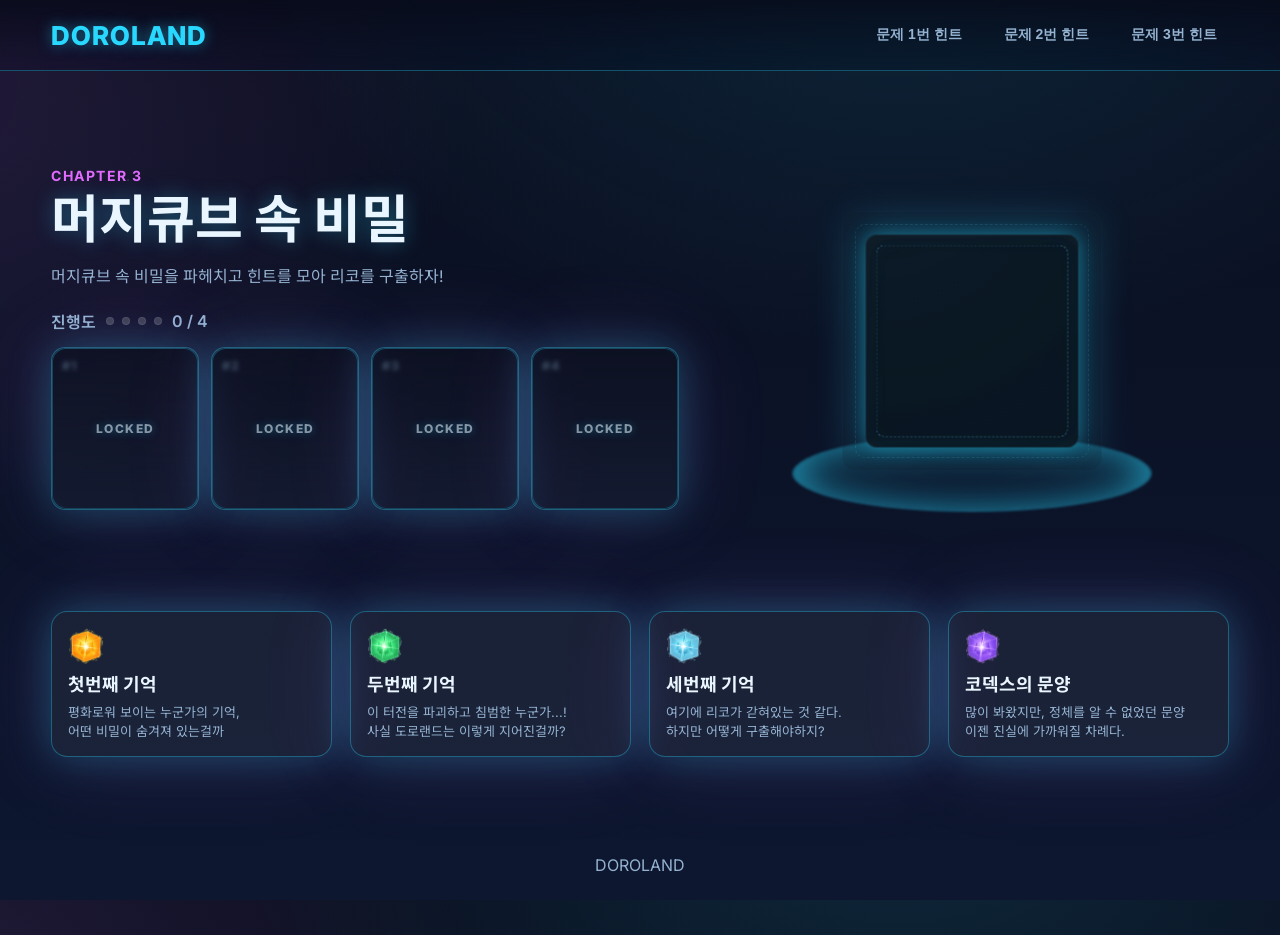
==== index.html @ b9e14947 "Rename signal break.html to index.html" ====
<!DOCTYPE html>
<html lang="ko">
<head>
  <meta charset="utf-8" />
  <meta name="viewport" content="width=device-width, initial-scale=1" />
  <title>DOROLAND – Chapter 3: 머지큐브 속 비밀</title>

  <link rel="preconnect" href="https://fonts.googleapis.com">
  <link rel="preconnect" href="https://fonts.gstatic.com" crossorigin>
  <link href="https://fonts.googleapis.com/css2?family=Inter:wght@400;600;800&family=Noto+Sans+KR:wght@400;600;800&display=swap" rel="stylesheet">

  <!-- 여기서 외부 CSS 파일을 불러옴 -->
  <link rel="stylesheet" href="styles.css">
  <style>
    /* 큐브 면 기본 스타일 (패턴은 JS로 조절하여 각 면의 일부만 보이게 함) */
    .cube .face {
      background-color: rgba(10,18,34,0.6);
      background-repeat: no-repeat;
      /* 패턴을 크게 잡아(4분할) 정확한 영역을 선택하도록 함 */
      background-size: 400% 400%;
      background-position: 50% 50%;
      border: 1px solid rgba(41,216,255,0.12);
      box-shadow: inset 0 0 30px rgba(41,216,255,0.06);
      background-blend-mode: overlay;
      -webkit-backface-visibility: hidden;
      backface-visibility: hidden;
      transition: background-position .38s ease, opacity .28s ease, filter .28s ease;
      opacity: 0.28; /* 초기에는 희미하게 보임 */
      filter: grayscale(.4) brightness(.9);
    }

    /* unlocked 되었을 때 선명하게 보이도록 */
    .cube .face.face-unlocked {
      opacity: 1;
      filter: grayscale(.05) brightness(1.02) contrast(1.03);
      box-shadow: 0 0 40px rgba(41,216,255,.12) inset;
    }

    /* 내부 면(겹쳐 보이는 부분)은 조금 더 흐리게 */
    .cube--inner .face {
      opacity: 0.6;
      transform: translateZ(6px);
    }

    /* Vault 슬롯 내 문양 영역 (패턴의 일부를 보여주기 위해 배경으로 처리) */
    .vault .slot {
      /* 슬롯 전체 크기 여유를 늘려 가로로 긴 카드에 맞춤 */
      min-width: 140px;
      padding: 10px;
    }

    .vault .glyph {
      width: 100%;
      /* 정사각 비율 유지 — 슬롯 너비에 맞춰 높이가 자동으로 결정됩니다 */
      aspect-ratio: 1 / 1;
      height: auto;
      max-height: 180px; /* 너무 커지지 않도록 상한 설정 */
      border-radius: 10px;
      background-repeat: no-repeat;
      /* 이미지가 슬롯을 가득 채우도록 cover 사용 */
      background-size: cover;
      background-position: center;
      transition: background-position .4s ease, opacity .3s ease, transform .28s ease;
      opacity: 0.0;
    }
    .vault .slot.is-found .glyph { opacity: 1; }
  </style>
</head>
<body>
  <div class="stars" aria-hidden="true"></div>

  <header>
    <div class="container nav">
      <div class="logo">DOROLAND</div>
      <nav class="menu" aria-label="주요 섹션">
        <button class="nav-btn" type="button" data-id="hintHud">문제 1번 힌트</button>
        <button class="nav-btn" type="button" data-id="hintMemory">문제 2번 힌트</button>
        <button class="nav-btn" type="button" data-id="hintVital">문제 3번 힌트</button>
      </nav>
    </div>
  </header>

  <main class="container">
    <section class="hero" aria-labelledby="title">
      <div>
        <div class="eyebrow">CHAPTER 3</div>
        <h1 id="title">머지큐브 속 비밀</h1>
        <p class="subtitle">머지큐브 속 비밀을 파헤치고 힌트를 모아 리코를 구출하자!</p>

        <div class="progress">
          <span>진행도</span>
          <div class="dots" role="status" aria-live="polite">
            <span class="dot" title="1/4"></span>
            <span class="dot" title="2/4"></span>
            <span class="dot" title="3/4"></span>
            <span class="dot" title="4/4"></span>
          </div>
          <span class="progress-count">0 / 4</span>
        </div>

        <!-- Glyph Vault: 퍼즐을 풀 때마다 문양 1개씩 오픈 -->
        <div id="glyphVault" class="vault" aria-label="획득한 문양">
          <div class="slot" data-step="1" aria-live="polite">
            <div class="slot-header">#1</div>
            <div class="glyph"></div>
            <div class="lock">LOCKED</div>
          </div>
          <div class="slot" data-step="2" aria-live="polite">
            <div class="slot-header">#2</div>
            <div class="glyph"></div>
            <div class="lock">LOCKED</div>
          </div>
          <div class="slot" data-step="3" aria-live="polite">
            <div class="slot-header">#3</div>
            <div class="glyph"></div>
            <div class="lock">LOCKED</div>
          </div>
          <div class="slot" data-step="4" aria-live="polite">
            <div class="slot-header">#4</div>
            <div class="glyph"></div>
            <div class="lock">LOCKED</div>
          </div>
        </div>
      </div>

      <!-- 6면 홀로그램 큐브 -->
      <div class="holo" aria-hidden="true">
        <div class="ring"></div>
        <div class="cube-wrap">
          <div class="cube" role="img" aria-label="회전하는 홀로그램 큐브">
            <div class="face f-front"></div>
            <div class="face f-back"></div>
            <div class="face f-right"></div>
            <div class="face f-left"></div>
            <div class="face f-top"></div>
            <div class="face f-bottom"></div>

            <div class="cube--inner">
              <div class="face f-front"></div>
              <div class="face f-back"></div>
              <div class="face f-right"></div>
              <div class="face f-left"></div>
              <div class="face f-top"></div>
              <div class="face f-bottom"></div>
            </div>
          </div>
        </div>
      </div>
    </section>

    <section class="cards" aria-label="미션 카드">
      <article class="card" id="hud" role="button" tabindex="0" aria-controls="modal" aria-haspopup="dialog">
        <div class="icon" aria-hidden="true"></div>
        <h3>첫번째 기억</h3>
        <p>평화로워 보이는 누군가의 기억, <br>
          어떤 비밀이 숨겨져 있는걸까</p>
      </article>

      <article class="card" id="memory" role="button" tabindex="0" aria-controls="modal" aria-haspopup="dialog">
        <div class="icon" aria-hidden="true"></div>
        <h3>두번째 기억</h3>
        <p>이 터전을 파괴하고 침범한 누군가...! <br>
          사실 도로랜드는 이렇게 지어진걸까?</p>
      </article>

      <article class="card" id="vital" role="button" tabindex="0" aria-controls="modal" aria-haspopup="dialog">
        <div class="icon" aria-hidden="true"></div>
        <h3>세번째 기억</h3>
        <p>여기에 리코가 갇혀있는 것 같다. <br>
          하지만 어떻게 구출해야하지?</p>
      </article>

      <article class="card" id="tracker" role="button" tabindex="0" aria-controls="modal" aria-haspopup="dialog">
        <div class="icon" aria-hidden="true"></div>
        <h3>코덱스의 문양</h3>
        <p>많이 봐왔지만, 정체를 알 수 없었던 문양 <br>
          이젠 진실에 가까워질 차례다.</p>
      </article>
    </section>

    <p class="footer">DOROLAND</p>
  </main>

  <!-- Modal -->
  <div id="modal" class="modal" role="dialog" aria-modal="true" aria-hidden="true">
    <div class="modal-content" role="document">
      <div class="modal-header">
        <div class="modal-title" id="modalTitle">타이틀</div>
        <div><button id="modalClose" class="modal-close" aria-label="닫기">닫기</button></div>
      </div>
      <div id="modalBody" class="modal-body">내용이 여기에 표시됩니다.</div>
    </div>
  </div>

  <!-- 웹툰 모달 -->
  <div id="webtoonModal" class="modal webtoon-modal" role="dialog" aria-modal="true" aria-hidden="true">
    <div class="modal-content" role="document">
      <div class="modal-header">
        <div class="modal-title">DOROLAND</div>
      </div>
      <div class="modal-body">
        <img src="./mission_start.png" alt="미션 시작 웹툰" class="webtoon-image">
        <p class="start-notice">
          리코를 구하기 위해 머지큐브 속의 비밀을 파헤쳐봅시다!<br>
        </p>

        <!-- ✅ 여기 새로 추가 -->
        <button class="btn mission-start" type="button">
          미션 시작
        </button>
      </div>
    </div>
  </div>


  <!-- 문양 그리드 모달 -->
  <div id="glyphGridModal" class="modal glyph-grid-modal" role="dialog" aria-modal="true" aria-hidden="true">
    <div class="modal-content" role="document">
      <div class="modal-header">
        <div class="modal-title">첫번째 기억 - 평화로워 보이는 사람들</div>
        <div><button class="modal-close" aria-label="닫기">닫기</button></div>
      </div>
      <div class="modal-body">
        <div class="glyph-grid-wrapper">
          <div class="glyph-grid-container" id="glyphGridContainer"></div>
        </div>
      </div>
    </div>
  </div>

  <!-- QR 보상 모달: 정답 후 QR 확인하고 '확인' 버튼 누르면 문양 획득 -->
  <div id="qrModal" class="modal qr-modal" role="dialog" aria-modal="true" aria-hidden="true">
    <div class="modal-content" role="document" style="max-width:420px;">
      <div class="modal-header">
        <div class="modal-title">첫번째 기억 - QR 코드</div>
        <div><button id="qrClose" class="modal-close" aria-label="닫기">닫기</button></div>
      </div>
      <div class="modal-body" style="text-align:center;">
        <img id="qrImage" src="./1번qr.png" alt="첫번째 기억 QR 코드" style="max-width:88%;border-radius:8px;box-shadow:0 10px 30px rgba(0,0,0,.5)">
        <p style="color:var(--muted);margin-top:10px;">QR 코드를 스캔해 다음 기억을 확인하세요.</p>
        <div style="margin-top:12px;">
          <button id="qrConfirmBtn" class="btn" type="button">확인</button>
        </div>
      </div>
    </div>
  </div>

  <!-- 슬라이드 퍼즐 모달 (4번째 기억용) -->
  <div id="slideModal" class="modal slide-modal" role="dialog" aria-modal="true" aria-hidden="true">
    <div class="modal-content" role="document">
      <div class="modal-header">
        <div class="modal-title">네번째 기억: 코덱스 문양 복원</div>
        <div><button class="modal-close" aria-label="닫기">닫기</button></div>
      </div>
      <div class="modal-body">
        <div class="slide-puzzle-wrapper">
          <div class="slide-grid" id="slideGrid"></div>

          <div class="slide-info">
            <button id="resetSlidePuzzle" class="answer-btn" type="button">
              다시 섞기
            </button>
          </div>

          <div id="slideResult" class="result-message"></div>
        </div>
      </div>
    </div>
  </div>
  <script>
    // pattern 이미지 경로 (프로젝트 폴더에 codex_pattern.png 넣어두세요)
    const patternURL = './codex_pattern.png';

    // 배경음악 설정 (파일: bgm.mp3 를 같은 폴더에 넣으세요)
    const bgmEl = document.createElement('audio');
    bgmEl.id = 'bgmElement';
    bgmEl.src = './bgm.mp3';
    bgmEl.loop = true;
    bgmEl.preload = 'auto';
    bgmEl.volume = 0.24;
    bgmEl.style.display = 'none';
    document.body.appendChild(bgmEl);

    // 항상 재생되도록 설정 (브라우저 정책에 따라 자동재생이 차단될 수 있음)
    bgmEl.autoplay = true;
    bgmEl.muted = false;
    // 시도 재생 (차단되면 무시)
    bgmEl.play().catch(()=>{ /* autoplay 차단 시 무시 */ });
    
    // --- 패턴 이미지 파일 매핑 (codex_pattern_1-1.png ~ codex_pattern_1-4.png) ---
    const patternForStep = {
      1: './codex_pattern_1-1.png',
      2: './codex_pattern_1-2.png',
      3: './codex_pattern_1-3.png',
      4: './codex_pattern_1-4.png'
    };

    // 큐브 face 매핑 (필요시 셀렉터를 조정)
    const faceMap = { 1: '.cube .f-front', 2: '.cube .f-right', 3: '.cube .f-top', 4: '.cube .f-back' };

    // 큐브 면별 미세 위치 보정 (background-position) — 필요하면 값 조정
    const cubeFacePos = {
      1: '50% 50%',
      2: '50% 50%',
      3: '50% 50%',
      4: '50% 50%'
    };

    // 슬롯과 큐브에서 사용할 background-size — 필요시 'cover'/'contain' 또는 퍼센트로 변경
    const SLOT_BG_SIZE = 'cover';
    const CUBE_BG_SIZE = 'cover';

    // 조정 가능한 기준 값 (필요하면 숫자만 바꿔서 미세조정하세요)
    // const SLOT_BG_SIZE = '400% 400%';    // 슬롯에서 패턴을 얼마나 크게 잡을지
    // const CUBE_BG_SIZE = '350% 350%';    // 큐브에서 패턴 크기 (3D 보정 때문에 슬롯과 다를 수 있음)

    // 더 정밀한 위치 매핑 — 슬롯(왼쪽 그리드)과 큐브(우측 홀로그램)에 각각 다른 포지션을 줍니다.
    // 필요하면 여기 값을 직접 바꿔서 실시간으로 맞춰보세요.
    const slotPatternPos = {
      1: '18% 62%', // 슬롯 #1 - (예: 왼쪽 위의 문양 일부)
      2: '52% 62%', // 슬롯 #2
      3: '18% 82%', // 슬롯 #3
      4: '52% 82%'  // 슬롯 #4
    };

    const cubePatternPos = {
      1: '20% 58%', // 큐브 front 보정값
      2: '78% 58%', // 큐브 right 보정값
      3: '22% 78%', // 큐브 top 보정값
      4: '78% 78%'  // 큐브 back 보정값
    };

    /* ===== Glyph Vault Logic ===== */
    const stepOrder = { hud:1, memory:2, vital:3, tracker:4 };
    const idForStep = Object.fromEntries(Object.entries(stepOrder).map(([k,v])=>[v,k]));

    const glyphSVG = {
      hex:`<svg viewBox="0 0 200 200" role="img" aria-label="육각 문양">
        <g fill="none" stroke="currentColor" stroke-width="3" stroke-linecap="round">
          <polygon points="100,12 176,56 176,144 100,188 24,144 24,56"/>
          <polygon points="100,32 158,66 158,134 100,168 42,134 42,66" opacity=".8"/>
          <polygon points="100,52 140,76 140,124 100,148 60,124 60,76" opacity=".55"/>
          <path d="M100 68 L100 132 M84 100 L116 100" opacity=".9"/>
        </g></svg>`,
      spiral:`<svg viewBox="0 0 200 200" role="img" aria-label="스파이럴 문양">
        <g fill="none" stroke="currentColor" stroke-width="3">
          <path d="M100,40 c35,0 60,25 60,60 c0,28-22,50-50,50 c-25,0-44-19-44-44 c0,-20 16-36 36-36 c16,0 28,12 28,28 c0,12-10,22-22,22 c-10,0-18-8-18-18"/>
          <circle cx="100" cy="100" r="4" fill="currentColor"/>
        </g></svg>`,
      tri:`<svg viewBox="0 0 200 200" role="img" aria-label="삼각 문양">
        <g fill="none" stroke="currentColor" stroke-width="3" stroke-linejoin="round">
          <polygon points="100,20 180,160 20,160"/>
          <polygon points="100,40 160,150 40,150" opacity=".75"/>
          <polygon points="100,60 140,140 60,140" opacity=".55"/>
          <path d="M100 80 L120 120 L80 120 Z" opacity=".9"/>
        </g></svg>`,
      wave:`<svg viewBox="0 0 200 200" role="img" aria-label="파동 문양">
        <g fill="none" stroke="currentColor" stroke-width="3">
          <path d="M10 120 q20-40 40 0 t40 0 t40 0 t40 0" />
          <path d="M10 80  q20-40 40 0 t40 0 t40 0 t40 0" opacity=".6"/>
          <path d="M10 100 q20-40 40 0 t40 0 t40 0 t40 0" opacity=".3"/>
          <circle cx="100" cy="100" r="6" fill="currentColor" />
        </g></svg>`,
      grid:`<svg viewBox="0 0 200 200" role="img" aria-label="그리드 문양">
        <g fill="none" stroke="currentColor" stroke-width="3">
          <rect x="30" y="30" width="140" height="140" rx="10"/>
          <path d="M30 70H170 M30 110H170 M30 150H170 M70 30V170 M110 30V170 M150 30V170" opacity=".6"/>
          <rect x="86" y="86" width="28" height="28" rx="6" />
        </g></svg>`,
      star:`<svg viewBox="0 0 200 200" role="img" aria-label="스타 문양">
        <g fill="none" stroke="currentColor" stroke-width="3" stroke-linejoin="round" stroke-linecap="round">
          <path d="M100 18 L118 74 L176 74 L128 108 L146 164 L100 130 L54 164 L72 108 L24 74 L82 74 Z" />
          <circle cx="100" cy="100" r="10" />
        </g></svg>`,
      diamond:`<svg viewBox="0 0 200 200" role="img" aria-label="다이아몬드 문양">
        <g fill="none" stroke="currentColor" stroke-width="3">
          <polygon points="100,20 160,100 100,180 40,100"/>
          <polygon points="100,40 140,100 100,160 60,100" opacity=".7"/>
          <path d="M100 80 L100 120 M80 100 L120 100" opacity=".5"/>
        </g></svg>`,
      pulse:`<svg viewBox="0 0 200 200" role="img" aria-label="펄스 문양">
        <g fill="none" stroke="currentColor" stroke-width="3">
          <circle cx="100" cy="100" r="20"/>
          <circle cx="100" cy="100" r="50" opacity=".6"/>
          <circle cx="100" cy="100" r="80" opacity=".3"/>
          <path d="M100 40 L100 160 M40 100 L160 100" opacity=".4"/>
        </g></svg>`,
      fractal:`<svg viewBox="0 0 200 200" role="img" aria-label="프랙탈 문양">
        <g fill="none" stroke="currentColor" stroke-width="2">
          <rect x="30" y="30" width="140" height="140" rx="8"/>
          <rect x="50" y="50" width="100" height="100" rx="6" opacity=".7"/>
          <rect x="70" y="70" width="60" height="60" rx="4" opacity=".5"/>
          <rect x="85" y="85" width="30" height="30" rx="2" opacity=".3"/>
        </g></svg>`,
      void:`<svg viewBox="0 0 200 200" role="img" aria-label="보이드 문양">
        <g fill="none" stroke="currentColor" stroke-width="3">
          <circle cx="100" cy="100" r="70"/>
          <circle cx="100" cy="100" r="50" opacity=".5"/>
          <circle cx="100" cy="100" r="30" opacity=".3"/>
          <circle cx="100" cy="100" r="10" fill="currentColor"/>
        </g></svg>`,
      prism:`<svg viewBox="0 0 200 200" role="img" aria-label="프리즘 문양">
        <g fill="none" stroke="currentColor" stroke-width="3" stroke-linejoin="round">
          <polygon points="100,30 160,170 40,170"/>
          <line x1="100" y1="30" x2="100" y2="170"/>
          <line x1="60" y1="110" x2="140" y2="110"/>
          <line x1="50" y1="150" x2="150" y2="150" opacity=".5"/>
        </g></svg>`,
      echo:`<svg viewBox="0 0 200 200" role="img" aria-label="에코 문양">
        <g fill="none" stroke="currentColor" stroke-width="2.5">
          <circle cx="100" cy="100" r="15" fill="currentColor"/>
          <circle cx="100" cy="100" r="35" opacity=".7"/>
          <circle cx="100" cy="100" r="55" opacity=".4"/>
          <circle cx="100" cy="100" r="75" opacity=".15"/>
        </g></svg>`
    };

    const rewardForStep = { 1:'hex', 2:'wave', 3:'grid', 4:'star' };
    const acquired = [false,false,false,false];
    const vault = document.getElementById('glyphVault');
    const dots = Array.from(document.querySelectorAll('.progress .dots .dot'));
    const progressText = document.querySelector('.progress .progress-count');
    
    function ensureGlyphModalUI(){
      const body = glyphGridModal.querySelector('.modal-body');
      // 선택 카운터 & 목록
      if (!document.getElementById('selectedCount')) {
        const tracker = document.createElement('div');
        tracker.className = 'selection-tracker';
        tracker.innerHTML = `
          <div class="selection-tracker-item">
            <span class="selection-tracker-label">선택</span>
            <span id="selectedCount" class="selection-tracker-value">0/3</span>
          </div>
          <div id="selectedGlyphsDisplay"></div>`;
        body.appendChild(tracker);
      }
      // 결과 메시지
      if (!document.getElementById('resultMessage')) {
        const msg = document.createElement('div');
        msg.id = 'resultMessage';
        msg.className = 'result-message';
        msg.setAttribute('role','alert');
        body.appendChild(msg);
      }
    }

    function revealGlyph(step, id){
      const slot = vault.querySelector(`.slot[data-step="${step}"]`);
      if(!slot) return;
      if (slot.classList.contains('is-found')) return;

      // 슬롯에 해당 step 전용 이미지 적용 (파일: patternForStep[step])
      const patternSrc = patternForStep[step];
      const glyphEl = slot.querySelector('.glyph');
      // clear any inline svg content (we show the bitmap piece)
      glyphEl.innerHTML = '';
      glyphEl.style.backgroundImage = patternSrc ? `url('${patternSrc}')` : '';
      glyphEl.style.backgroundSize = SLOT_BG_SIZE;
      glyphEl.style.backgroundPosition = 'center';
      glyphEl.style.backgroundRepeat = 'no-repeat';

      // 슬롯 상태 업데이트 & 효과
      slot.classList.add('is-found', 'slot-reveal');
      setTimeout(() => slot.classList.remove('slot-reveal'), 800);

      // 카드(문제)도 완료 표시
      const cardId = idForStep[step];
      if(cardId){
        const cardEl = document.getElementById(cardId);
        if(cardEl) {
          cardEl.classList.add('is-complete', 'reveal-icon');
          cardEl.setAttribute('aria-disabled','true');
          setTimeout(() => cardEl.classList.remove('reveal-icon'), 900);
        }
      }

      // 슬롯 등장 애니메이션
      glyphEl.style.animation = 'glyphPop .38s ease';

      // 홀로그램 큐브의 해당 면도 이미지로 업데이트
      const faceSelector = faceMap[step];
      const faceEl = document.querySelector(faceSelector);
      if(faceEl && patternSrc){
        faceEl.style.backgroundImage = `url('${patternSrc}')`;
        faceEl.style.backgroundSize = CUBE_BG_SIZE;
        faceEl.style.backgroundPosition = cubeFacePos[step] || '50% 50%';
        faceEl.style.backgroundRepeat = 'no-repeat';
        faceEl.classList.add('face-unlocked');
      }
      // 내부(inner) 면도 동일 처리(존재하면)
      const innerFaceEl = document.querySelector('.cube--inner ' + (faceSelector.replace('.cube ','').trim()));
      if(innerFaceEl && patternSrc){
        innerFaceEl.style.backgroundImage = `url('${patternSrc}')`;
        innerFaceEl.style.backgroundSize = CUBE_BG_SIZE;
        innerFaceEl.style.backgroundPosition = cubeFacePos[step] || '50% 50%';
        innerFaceEl.style.backgroundRepeat = 'no-repeat';
        innerFaceEl.classList.add('face-unlocked');
      }
      
      // 진행도 업데이트
      acquired[step-1] = true;
      const count = acquired.filter(Boolean).length;
  
      dots.forEach((d,i)=> {
        const isActive = i < count;
        const wasActive = d.classList.contains('is-active');
        d.classList.toggle('is-active', isActive);
  
        // 새로 켜지는 점에만 flash 효과 주기
        if (isActive && !wasActive) {
          d.classList.add('dot-flash');
          setTimeout(() => d.classList.remove('dot-flash'), 600);
        }
      });
  
      if(progressText) progressText.textContent = `${count} / 4`;
    }


  /* ===== 문양 그리드 관련 ===== */
  const glyphGridModal = document.getElementById('glyphGridModal');
const glyphGridContainer = document.getElementById('glyphGridContainer');
const glyphPatterns = ['hex', 'spiral', 'tri', 'wave', 'grid', 'star', 'diamond', 'pulse', 'fractal', 'void', 'prism', 'echo'];

/* 🔥 문양 그리드 상태 변수 */
let selectedGlyphs = [];
const correctOrder = [0, 1, 2];   // 정답 인덱스
let isAnswerPhase = false;

/* 🔥 문양 카드 그리드 채우기 */
function populateGlyphGrid() {
  ensureGlyphModalUI();                // 선택 카운터/결과 메시지 보장
  glyphGridContainer.innerHTML = '';
  selectedGlyphs = [];
  isAnswerPhase = false;

  glyphPatterns.forEach((pattern, index) => {
    const card = document.createElement('div');
    card.className = 'glyph-card';
    card.dataset.pattern = pattern;
    card.dataset.index = index;
    card.innerHTML = glyphSVG[pattern];

    card.addEventListener('click', () => selectGlyph(pattern, card, index));
    glyphGridContainer.appendChild(card);
  });
}

    /* ===== 슬라이드 퍼즐 (4번째 기억용) ===== */

  const slideModal = document.getElementById('slideModal');
  const slideGrid = document.getElementById('slideGrid');
  const moveCountEl = document.getElementById('moveCount');
  const slideResult = document.getElementById('slideResult');
  const resetSlideBtn = document.getElementById('resetSlidePuzzle');
  const slideModalClose = slideModal.querySelector('.modal-close');

  const SLIDE_SIZE = 3;
  const EMPTY_TILE = 8; // 0~8 중 마지막 칸을 빈칸으로 사용

  let slideBoard = [];  // 현재 퍼즐 상태 (길이 9, 값 0~8)

  // 퍼즐 초기화
  function initSlidePuzzle() {
    // 해답 상태로 시작
    slideBoard = [0,1,2,3,4,5,6,7,8];
    shuffleSlideBoard();
    slideResult.classList.remove('show', 'correct', 'incorrect');
    renderSlideBoard();
  }

  // 보드 섞기 (항상 풀 수 있는 상태로)
function shuffleSlideBoard() {
  do {
    slideBoard = [0,1,2,3,4,5,6,7,8];
    for (let i = slideBoard.length - 1; i > 0; i--) {
      const j = Math.floor(Math.random() * (i + 1));
      [slideBoard[i], slideBoard[j]] = [slideBoard[j], slideBoard[i]];
    }
  } while (!isSlideSolvable(slideBoard) || isSlideSolved(slideBoard));
}

// 3×3 슬라이드 퍼즐 solvable 체크
function isSlideSolvable(board) {
  let inv = 0;
  for (let i = 0; i < 9; i++) {
    for (let j = i + 1; j < 9; j++) {
      if (board[i] === EMPTY_TILE || board[j] === EMPTY_TILE) continue;
      if (board[i] > board[j]) inv++;
    }
  }
  // 3×3(홀수)에서는 inversion이 짝수면 solvable
  return inv % 2 === 0;
}

function isSlideSolved(board) {
  return board.every((v, i) => v === i);
}

// 화면에 보드 그리기
function renderSlideBoard() {
  slideGrid.innerHTML = '';

  slideBoard.forEach((tileIndex, pos) => {
    if (tileIndex === EMPTY_TILE) {
      const emptyDiv = document.createElement('div');
      emptyDiv.className = 'slide-tile empty';
      slideGrid.appendChild(emptyDiv);
    } else {
      const tile = document.createElement('div');
      tile.className = 'slide-tile';
      tile.dataset.index = tileIndex;

      const row = Math.floor(tileIndex / SLIDE_SIZE);
      const col = tileIndex % SLIDE_SIZE;
      // 배경에서 해당 조각 위치 보여주기
      tile.style.backgroundPosition = `${col * 50}% ${row * 50}%`;

      tile.addEventListener('click', () => handleSlideTileClick(pos));
      slideGrid.appendChild(tile);
    }
  });
}

// 타일 클릭 처리
function handleSlideTileClick(pos) {
  const emptyPos = slideBoard.indexOf(EMPTY_TILE);
  if (!isAdjacentSlide(pos, emptyPos)) return;

  [slideBoard[pos], slideBoard[emptyPos]] = [slideBoard[emptyPos], slideBoard[pos]];
  renderSlideBoard();

  if (isSlideSolved(slideBoard)) {
    slideResult.textContent = '🎉 정답입니다! 코덱스 문양이 복원되었습니다.';
    slideResult.classList.remove('incorrect');
    slideResult.classList.add('show', 'correct');

    setTimeout(() => {
      // 4번째 문양 오픈
      revealGlyph(4, 'star');   // rewardForStep[4]가 'star'인 상태
      closeSlideModal();
    }, 1200);
  }
}

// 인접(상하좌우) 여부 체크
function isAdjacentSlide(a, b) {
  const ax = a % SLIDE_SIZE, ay = Math.floor(a / SLIDE_SIZE);
  const bx = b % SLIDE_SIZE, by = Math.floor(b / SLIDE_SIZE);
  return Math.abs(ax - bx) + Math.abs(ay - by) === 1;
}

// 모달 열기/닫기
function openSlideModal() {
  initSlidePuzzle();
  slideModal.classList.add('show');
  slideModal.setAttribute('aria-hidden', 'false');
  document.body.style.overflow = 'hidden';
  slideModalClose.focus();
}

function closeSlideModal() {
  slideModal.classList.remove('show');
  slideModal.setAttribute('aria-hidden', 'true');
  document.body.style.overflow = '';
  if (lastFocusedCard) lastFocusedCard.focus();
}

// 버튼 및 배경 클릭 이벤트
resetSlideBtn.addEventListener('click', () => initSlidePuzzle());
slideModalClose.addEventListener('click', closeSlideModal);
slideModal.addEventListener('click', e => {
  if (e.target === slideModal) closeSlideModal();
});

    function selectGlyph(pattern, cardElement, index) {
      if (isAnswerPhase) return;
      
      const isAlreadySelected = selectedGlyphs.some(s => s.index === index);
      
      if (isAlreadySelected) {
        selectedGlyphs = selectedGlyphs.filter(s => s.index !== index);
        cardElement.classList.remove('selected');
        cardElement.removeAttribute('data-order');
      } else if (selectedGlyphs.length < 3) {
        selectedGlyphs.push({ pattern, index });
        cardElement.classList.add('selected');
        cardElement.setAttribute('data-order', selectedGlyphs.length);
        
        if (selectedGlyphs.length === 3) {
          setTimeout(() => checkAnswer(), 500);
        }
      }

      updateSelectionDisplay();
    }

    function updateSelectionDisplay() {
      const selectedCount = document.getElementById('selectedCount');
      const selectedGlyphsDisplay = document.getElementById('selectedGlyphsDisplay');

      selectedCount.textContent = `${selectedGlyphs.length}/3`;
      
      selectedGlyphsDisplay.innerHTML = '';
      selectedGlyphs.forEach((s, idx) => {
        const item = document.createElement('div');
        item.style.display = 'flex';
        item.style.alignItems = 'center';
        item.style.gap = '4px';
        item.style.padding = '6px 10px';
        item.style.background = 'rgba(41, 216, 255, 0.15)';
        item.style.borderRadius = '6px';
        item.style.border = '1px solid rgba(41, 216, 255, 0.3)';
        item.innerHTML = `<span style="color: var(--magenta); font-weight: 800; font-size: 14px;">${idx + 1}</span><span style="color: var(--text); font-weight: 600;">${s.pattern.toUpperCase()}</span>`;
        selectedGlyphsDisplay.appendChild(item);
      });
    }

    function checkAnswer() {
      isAnswerPhase = true;
      ensureGlyphModalUI();
      const resultMessage = document.getElementById('resultMessage');

      const selectedIndexes = selectedGlyphs.map(s => s.index);
      const isCorrect = 
        selectedIndexes[0] === correctOrder[0] &&
        selectedIndexes[1] === correctOrder[1] &&
        selectedIndexes[2] === correctOrder[2];

      resultMessage.classList.add('show');
      
      if (isCorrect) {
        resultMessage.classList.remove('incorrect');
        resultMessage.classList.add('correct');
        resultMessage.textContent = '🎉 정답입니다! 축하합니다!';
        
        selectedGlyphs.forEach(s => {
          const card = glyphGridContainer.querySelector(`[data-index="${s.index}"]`);
          if (card) {
            card.style.boxShadow = '0 0 30px rgba(0, 255, 150, 0.8), inset 0 0 20px rgba(0, 255, 150, 0.3)';
            card.style.borderColor = '#00ff9a';
          }
        });
        
        glyphGridContainer.querySelectorAll('.glyph-card').forEach(card => {
          if (!selectedGlyphs.some(s => s.index === parseInt(card.dataset.index))) {
            card.classList.add('disabled');
          }
        });

        // 정답 처리: 잠시 후 QR 모달을 띄우고,
        // 사용자가 '확인'을 누르면 문양을 획득하도록 변경
        setTimeout(() => {
          openQRModal(1); // step 1의 QR 보상 (이미지: ./1번qr.png)
        }, 900);
      } else {
        resultMessage.classList.remove('correct');
        resultMessage.classList.add('incorrect');
        resultMessage.textContent = '❌ 틀렸습니다. 다시 시도해주세요.';
        
        selectedGlyphs.forEach(s => {
          const card = glyphGridContainer.querySelector(`[data-index="${s.index}"]`);
          if (card) {
            card.style.animation = 'shake 0.4s ease';
          }
        });

        setTimeout(() => {
          selectedGlyphs = [];
          isAnswerPhase = false;
          glyphGridContainer.querySelectorAll('.glyph-card').forEach(card => {
            card.classList.remove('selected', 'disabled');
            card.removeAttribute('data-order');
            card.style.boxShadow = '';
            card.style.borderColor = '';
            card.style.animation = '';
          });
          updateSelectionDisplay();
          resultMessage.classList.remove('show');
        }, 2500);
      }
    }

    /* ===== Modal & 카드/버튼 바인딩 ===== */
    const contents = {
      hud:{ title:'첫번째 기억', type:'glyph' },
      memory:{ title:'두번째 기억'},
      vital:{ title:'세번째 기억'},
      tracker:{ title:'네번째 기억', type:'slide' },
      hintHud:{ title:'첫번째 기억 힌트', html:'<p>무슨 힌트를 줄까</p>' },
      hintMemory:{ title:'두번째 기억 힌트', html:'<p>무슨 힌트를 줄까.</p>' },
      hintVital:{ title:'세번째 기억 힌트', html:'<p>무슨 힌트를 줄까.</p>' }
    };

    const modal = document.getElementById('modal');
    const modalTitle = document.getElementById('modalTitle');
    const modalBody = document.getElementById('modalBody');
    const modalClose = document.getElementById('modalClose');
    const glyphModalClose = glyphGridModal.querySelector('.modal-close');
    let lastFocusedCard = null;

    function openModalFor(id){
      const data = contents[id] || { title:'정보', html:'<p>관련 정보 없음.</p>' };
      
      if(data.type === 'glyph'){
        populateGlyphGrid();
        glyphGridModal.classList.add('show');
        glyphGridModal.setAttribute('aria-hidden','false');
        glyphModalClose.focus();
        document.body.style.overflow = 'hidden';
      } 
      else if (data.type === 'slide') {
        openSlideModal();
      }
      else {
        modalTitle.textContent = data.title;
        modalBody.innerHTML = data.html;
        modal.classList.add('show');
        modal.setAttribute('aria-hidden','false');
        modalClose.focus();
        document.body.style.overflow = 'hidden';
      }
    }

    function closeModal(){
      modal.classList.remove('show');
      modal.setAttribute('aria-hidden','true');
      document.body.style.overflow = '';
      if (lastFocusedCard) lastFocusedCard.focus();
    }

    function closeGlyphModal(){
      glyphGridModal.classList.remove('show');
      glyphGridModal.setAttribute('aria-hidden','true');
      document.body.style.overflow = '';
      if (lastFocusedCard) lastFocusedCard.focus();
    }

    document.querySelectorAll('.card[role="button"]').forEach(card=>{
      card.addEventListener('click', e=>{ lastFocusedCard = e.currentTarget; openModalFor(card.id); });
      card.addEventListener('keydown', e=>{
        if(e.key==='Enter' || e.key===' '){ e.preventDefault(); lastFocusedCard = e.currentTarget; openModalFor(card.id); }
      });
    });

    document.querySelectorAll('.nav-btn').forEach(btn=>{
      btn.addEventListener('click', e=>{ lastFocusedCard = e.currentTarget; openModalFor(btn.dataset.id); });
      btn.addEventListener('keydown', e=>{
        if(e.key==='Enter' || e.key===' '){ e.preventDefault(); lastFocusedCard = e.currentTarget; openModalFor(btn.dataset.id); }
      });
    });

    // QR 모달 핸들링
    const qrModal = document.getElementById('qrModal');
    const qrConfirmBtn = document.getElementById('qrConfirmBtn');
    const qrCloseBtn = document.getElementById('qrClose');
    const qrImage = document.getElementById('qrImage');

    function openQRModal(step) {
      // step 인자 보관
      qrModal.dataset.step = String(step || 1);
      // 이미지는 고정 파일(./1번_qr.png)으로 사용 — 필요 시 경로 매핑 확장 가능
      qrImage.src = './1번qr.png';
      qrModal.classList.add('show');
      qrModal.setAttribute('aria-hidden','false');
      document.body.style.overflow = 'hidden';
      qrConfirmBtn.focus();
    }

    function closeQRModal() {
      qrModal.classList.remove('show');
      qrModal.setAttribute('aria-hidden','true');
      document.body.style.overflow = '';
      if (lastFocusedCard) lastFocusedCard.focus();
    }

    qrConfirmBtn.addEventListener('click', () => {
      const step = parseInt(qrModal.dataset.step || '1', 10);
      // QR 확인 후 문양 획득
      revealGlyph(step, rewardForStep[step] || 'hex');
      closeQRModal();
      // 그리고 그리드 모달도 닫기
      closeGlyphModal();
    });

    qrCloseBtn.addEventListener('click', () => {
      // 닫기만: 모달 복귀해서 계속 재도전 가능
      closeQRModal();
    });

    qrModal.addEventListener('click', e => { if (e.target === qrModal) closeQRModal(); });
    document.addEventListener('keydown', e => { if (e.key === 'Escape' && qrModal.classList.contains('show')) closeQRModal(); });

  </script>
</body>
</html>
---- styles.css ----
:root{
  --bg:#0a0f1f; --bg-2:#0d1730; --text:#eaf6ff; --muted:#95b3d1;
  --cyan:#29d8ff; --magenta:#e26bff; --card:rgba(9,20,50,.6);
  --glass:rgba(255,255,255,.06); --border:rgba(41,216,255,.35);
  --shadow:0 0 40px rgba(41,216,255,.25), 0 0 90px rgba(226,107,255,.15);
}

*{ box-sizing:border-box; }
html,body{ height:100%; }
body{
  margin:0;
  font-family:'Inter','Noto Sans KR',system-ui,-apple-system,Segoe UI,Roboto,sans-serif;
  color:var(--text);
  background:
    radial-gradient(1200px 800px at 70% -10%, rgba(41,216,255,.12), transparent 55%),
    radial-gradient(1000px 700px at -10% 10%, rgba(226,107,255,.12), transparent 60%),
    linear-gradient(180deg, var(--bg) 0%, var(--bg-2) 100%);
  overflow-x:hidden;
}

.stars{ position:fixed; inset:0; pointer-events:none; background-image:
  radial-gradient(2px 2px at 10% 20%, rgba(255,255,255,.6), transparent 60%),
  radial-gradient(1.5px 1.5px at 30% 80%, rgba(255,255,255,.4), transparent 60%),
  radial-gradient(1.8px 1.8px at 80% 30%, rgba(255,255,255,.5), transparent 60%),
  radial-gradient(1.2px 1.2px at 60% 60%, rgba(255,255,255,.3), transparent 60%);
  opacity:.35; filter:blur(.2px);
}

.container{ width:min(1200px,92vw); margin:0 auto; }

/* Header */
header{ position:sticky; top:0; backdrop-filter:saturate(120%) blur(8px);
  background:linear-gradient(180deg, rgba(7,10,24,.8), rgba(7,10,24,.2));
  border-bottom:1px solid var(--border); z-index:10; }
.nav{ display:flex; align-items:center; justify-content:space-between; padding:18px 0; }
.logo{ font-weight:800; letter-spacing:1px; font-size:26px; color:var(--cyan); text-shadow:0 0 14px rgba(41,216,255,.5); }
.menu{ display:flex; gap:18px; }
.menu a{ color:var(--muted); text-decoration:none; font-weight:600; font-size:14px; padding:8px 12px; border:1px solid transparent; border-radius:10px; }
.menu a:hover{ color:var(--text); border-color:var(--border); background:var(--glass); box-shadow:var(--shadow); }
.nav-btn{ background:transparent; border:0; color:var(--muted); font-weight:600; font-size:14px; padding:8px 12px; border-radius:10px; cursor:pointer; }
.nav-btn:hover{ color:var(--text); border:1px solid var(--border); background:var(--glass); box-shadow:var(--shadow); }

/* Hero */
.hero{ display:grid; grid-template-columns:1.1fr 0.9fr; gap:36px; align-items:center; padding:56px 0 28px; }
.eyebrow{ color:var(--magenta); font-weight:700; letter-spacing:1.5px; text-transform:uppercase; font-size:14px; }
h1{ font-size:clamp(32px,5vw,52px); margin:8px 0 10px; line-height:1.06; text-shadow:0 0 20px rgba(41,216,255,.35); }
.subtitle{ color:var(--muted); margin-bottom:22px; }

.cta-row{ display:flex; gap:14px; align-items:center; flex-wrap:wrap; margin:16px 0 18px; }
.btn{ background:linear-gradient(90deg, rgba(41,216,255,.9), rgba(226,107,255,.9)); color:#051019; padding:12px 18px; border-radius:12px; font-weight:800; border:0; box-shadow:var(--shadow); cursor:pointer; letter-spacing:.2px; }
.btn:active{ transform:translateY(1px); }

.code-input{ display:flex; gap:10px; align-items:center; }
.digit{ width:40px; height:44px; border-radius:10px; background:var(--glass); border:1px solid var(--border); color:var(--text); font-weight:800; text-align:center; font-size:20px; outline:none; box-shadow:inset 0 0 0 1px rgba(41,216,255,.12); }
.progress{ margin-top:10px; display:flex; align-items:center; gap:10px; color:var(--muted); font-weight:600; }
.dots{ display:flex; gap:8px; }
.dot{ width:8px; height:8px; border-radius:50%; background:rgba(255,255,255,.18); box-shadow:0 0 0 1px rgba(255,255,255,.08) inset; }
.dot.is-active{ background:var(--cyan); box-shadow:0 0 10px rgba(41,216,255,.9); }

/* ---------- Glyph Vault ---------- */
.vault{
  margin:14px 0 6px;
  display:grid; grid-template-columns:repeat(4,1fr); gap:12px;
}
.slot{
  position:relative; background:var(--glass); border:1px solid var(--border);
  border-radius:14px; min-height:110px; display:grid; grid-template-rows:auto 1fr;
  padding:10px; overflow:hidden; box-shadow:var(--shadow);
}
.slot-header{ font-size:12px; font-weight:800; color:var(--muted); letter-spacing:.6px; }
.glyph{
  display:grid; place-items:center; border-radius:10px;
  background:radial-gradient(120px 80px at 50% 0%, rgba(41,216,255,.06), transparent 60%);
  border:1px dashed rgba(41,216,255,.22); box-shadow:inset 0 0 20px rgba(41,216,255,.12);
}
.slot svg{ width:72%; height:auto; display:block; color:var(--cyan); filter:drop-shadow(0 0 12px rgba(41,216,255,.45)); }
.lock{
  position:absolute; inset:0; display:grid; place-items:center;
  font-weight:800; font-size:12px; letter-spacing:1.4px; color:rgba(234,246,255,.55);
  background:linear-gradient(180deg, rgba(7,10,24,.65), rgba(7,10,24,.25));
  border-radius:14px; border:1px solid rgba(41,216,255,.25); text-shadow:0 0 8px rgba(41,216,255,.35);
  backdrop-filter:blur(2px) saturate(120%);
}
.slot.is-found .lock{ animation:vaultFade .35s ease forwards; }
@keyframes vaultFade{ to{ opacity:0; visibility:hidden; } }
@keyframes glyphPop{ 0%{ transform:scale(.8); opacity:0; } 100%{ transform:scale(1); opacity:1; } }

/* ---------- Hologram Cube (6면) ---------- */
.holo{
  --cube:260px; --half:calc(var(--cube)/2);
  position:relative; aspect-ratio:1.2/1; display:grid; place-items:center;
  perspective:900px; perspective-origin:50% 42%;
}
.ring{
  position:absolute; bottom:10%; width:70%; height:18%; border-radius:50%;
  box-shadow:0 0 40px rgba(41,216,255,.65) inset; filter:blur(1px);
  border:2px solid rgba(41,216,255,.35);
}
.cube-wrap{ transform-style:preserve-3d; animation:float 6s ease-in-out infinite; }
.cube{
  position:relative; width:var(--cube); height:var(--cube); transform-style:preserve-3d;
  animation:spin 18s linear infinite; filter:drop-shadow(0 0 18px rgba(41,216,255,.45));
}
.face{
  position:absolute; inset:0; border-radius:14px;
  border:2px solid rgba(41,216,255,.78);
  background:linear-gradient(180deg, rgba(41,216,255,.08), rgba(226,107,255,.06));
  box-shadow:0 0 36px rgba(41,216,255,.25), inset 0 0 28px rgba(41,216,255,.18);
  backface-visibility:hidden;
}
.face::after{ content:""; position:absolute; inset:12px; border:1px dashed rgba(41,216,255,.45); border-radius:10px; }
.f-front{  transform:translateZ(var(--half)); }
.f-back{   transform:rotateY(180deg) translateZ(var(--half)); }
.f-right{  transform:rotateY(90deg) translateZ(var(--half)); }
.f-left{   transform:rotateY(-90deg) translateZ(var(--half)); }
.f-top{    transform:rotateX(90deg) translateZ(var(--half)); }
.f-bottom{ transform:rotateX(-90deg) translateZ(var(--half)); }

.cube--inner{ position:absolute; inset:0; transform-style:preserve-3d; transform:scale(.82); filter:drop-shadow(0 0 10px rgba(41,216,255,.3)); }
.cube--inner .face{ border-color:rgba(41,216,255,.55); background:radial-gradient(circle at 40% 30%, rgba(41,216,255,.08), transparent 60%); }
.cube--inner .face::after{ border-style:dashed; opacity:.9; }

@keyframes spin{ 0%{ transform:rotateX(-18deg) rotateY(30deg); } 100%{ transform:rotateX(-18deg) rotateY(390deg);} }
@keyframes float{ 0%,100%{ transform:translateY(0);} 50%{ transform:translateY(-10px);} }

/* Cards */
.cards{ display:grid; grid-template-columns:repeat(4,1fr); gap:18px; padding:28px 0 56px; }
.card{ background:var(--glass); border:1px solid var(--border); border-radius:16px; padding:16px; box-shadow:var(--shadow); min-height:120px; position:relative; overflow:hidden; }
.card h3{ margin:6px 0 6px; font-size:18px; }
.card p{ margin:0; color:var(--muted); font-size:13px; }
.icon{ width:36px; height:36px; border-radius:12px; background-size: cover; background-position: center; background-repeat: no-repeat;}
.footer{ padding:26px 0 60px; color:var(--muted); text-align:center; }

/* Clickable cards */
.card[role="button"]{ cursor:pointer; }
.card[role="button"]:hover{ transform:translateY(-4px); transition:transform .18s ease; }
.card[role="button"]:focus{ outline:3px solid rgba(41,216,255,.12); box-shadow:0 0 20px rgba(41,216,255,.12); }

/* 완료된 문제 카드: 살짝 흐리게 표시 */
.card.is-complete { opacity: 0.6; filter: grayscale(.08) brightness(.92); transition: opacity .18s ease, filter .18s ease; }
.card.is-complete .icon { filter: grayscale(.4) brightness(.9); }

/* Modal */
.modal{ position:fixed; inset:0; display:none; place-items:center; background:rgba(2,6,12,0.6); z-index:40; padding:24px; }
.modal.show{ display:grid; }
.modal-content{ width:min(720px,92vw); background:var(--card); border:1px solid var(--border); border-radius:12px; padding:18px; box-shadow:var(--shadow); color:var(--text); }
.modal-header{ display:flex; align-items:center; justify-content:space-between; gap:12px; margin-bottom:12px; }
.modal-title{ font-weight:800; font-size:18px; color:var(--cyan); }
.modal-body{ color:var(--muted); font-size:14px; line-height:1.5; }
.modal-close{ background:transparent; border:1px solid rgba(255,255,255,.06); color:var(--muted); padding:6px 10px; border-radius:8px; cursor:pointer; }
.modal-close:focus{ outline:2px solid var(--cyan); }

/* 미션 시작 버튼 효과 */
.btn.mission-start {
  position: relative;
  animation: pulse 2s infinite;
  background: linear-gradient(90deg, rgba(41,216,255,.9), rgba(226,107,255,.9));
}

.btn.mission-start::after {
  content: "";
  position: absolute;
  inset: -2px;
  border-radius: 14px;
  background: linear-gradient(90deg, var(--cyan), var(--magenta));
  z-index: -1;
  opacity: 0.5;
  animation: pulse 2s infinite;
}

.btn.mission-start.clicked {
  animation: none;
}

.btn.mission-start.clicked::after {
  display: none;
}

@keyframes pulse {
  0% { transform: scale(1); }
  50% { transform: scale(1.02); }
  100% { transform: scale(1); }
}

/* 웹툰 모달 스타일 */
.webtoon-modal .modal-content {
  width: min(1000px, 95vw);
  max-height: 90vh;
  overflow-y: auto;
  background: var(--bg);
}

.webtoon-image {
  width: 100%;
  height: auto;
  border-radius: 8px;
  margin: 10px 0;
}

.webtoon-modal .modal-body {
  text-align: center;
}

.start-notice {
  color: var(--cyan);
  font-weight: 700;
  font-size: 18px;
  margin: 10px 0;
  line-height: 1.6;
}

/* 문양 카드 그리드 모달 스타일 */
.glyph-grid-modal .modal-content {
  width: min(1400px, 98vw);
  max-height: 100vh;
  overflow-y: auto;
  background: var(--bg);
}

.glyph-grid-wrapper {
  flex: 1;
  display: flex;
  justify-content: center;
  align-items: center;
  width: 100%;
}

.glyph-grid-container {
  display: grid;
  grid-template-columns: repeat(4, 1fr);   /* 4열 */
  grid-auto-rows: 1fr;                      /* 높이 균일 */
  gap: 18px;
  width: min(900px, 95%);                   /* 레이아웃 폭 조정 */
  margin: 0 auto;
}

.glyph-card {
  background: var(--glass);
  border: 1px solid var(--border);
  border-radius: 12px;
  padding: 12px;
  display: grid;
  place-items: center;
  min-height: 140px;
  box-shadow: var(--shadow);
  cursor: pointer;
  transition: all .2s ease;
  position: relative;
  opacity: 1;
}

.glyph-card:hover {
  transform: translateY(-4px);
  border-color: var(--cyan);
}

.glyph-card.selected {
  border-color: var(--magenta);
  background: rgba(226, 107, 255, 0.1);
  box-shadow: 0 0 20px rgba(226, 107, 255, 0.4);
}

.glyph-card.selected::after {
  content: attr(data-order);
  position: absolute;
  top: 8px;
  right: 8px;
  width: 28px;
  height: 28px;
  background: var(--magenta);
  border-radius: 50%;
  display: grid;
  place-items: center;
  color: #051019;
  font-weight: 800;
  font-size: 16px;
  animation: orderPop .3s ease;
}

.glyph-card.disabled {
  opacity: 0.3;
  cursor: not-allowed;
  pointer-events: none;
}

@keyframes orderPop {
  0% { transform: scale(0); }
  50% { transform: scale(1.3); }
  100% { transform: scale(1); }
}

.glyph-card svg {
  width: 80%;
  height: auto;
  color: var(--cyan);
  filter: drop-shadow(0 0 12px rgba(41,216,255,.45));
}

.selection-tracker {
  background: var(--glass);
  border: 1px solid var(--border);
  border-radius: 20px;
  padding: 20px;
  color: var(--muted);
  font-size: 15px;
  min-height: 60px;
  display: flex;
  flex-direction: row;        /* 🔥 세로 → 가로 */
  align-items: center;        /* 세로 중앙 정렬 */
  justify-content: center;    /* 전체를 가운데로 */
  gap: 16px;                  /* "선택 3/3"과 칩 사이 간격 */
}

#selectedGlyphsDisplay {
  display: flex;
  gap: 8px;  
  align-items: center;
}

.selection-tracker-item {
  display: flex;
  align-items: center;
  gap: 6px;
  padding: 4px 10px;
  border-radius: 999px;
  background: rgba(41, 216, 255, 0.10);
  border: 1px solid rgba(41, 216, 255, 0.4);
}

.selection-tracker-label {
  color: var(--cyan);
  font-weight: 700;
  min-width: 50px;
}

.selection-tracker-value {
  color: var(--text);
  font-weight: 700;
  font-size: 14px;
  padding: 4px 8px;
  background: rgba(41, 216, 255, 0.1);
  border-radius: 6px;
  border: 1px solid rgba(41, 216, 255, 0.3);
}

.answer-btn {
  background: linear-gradient(90deg, rgba(41,216,255,.9), rgba(226,107,255,.9));
  color: #051019;
  padding: 12px 16px;
  border-radius: 12px;
  font-weight: 800;
  border: 0;
  box-shadow: var(--shadow);
  cursor: pointer;
  letter-spacing: .2px;
  transition: all .2s ease;
  width: 100%;
}

.answer-btn:hover:not(:disabled) {
  transform: translateY(-2px);
}

.answer-btn:disabled {
  opacity: 0.5;
  cursor: not-allowed;
}

.answer-btn.correct {
  background: linear-gradient(90deg, rgba(0, 200, 100, 0.9), rgba(0, 255, 150, 0.9));
  animation: pulse-success 0.6s ease;
  pointer-events: none;
}

.answer-btn.incorrect {
  background: linear-gradient(90deg, rgba(255, 100, 100, 0.9), rgba(255, 50, 50, 0.9));
  animation: shake 0.4s ease;
}

@keyframes pulse-success {
  0% { transform: scale(1); }
  50% { transform: scale(1.05); }
  100% { transform: scale(1); }
}

@keyframes shake {
  0%, 100% { transform: translateX(0); }
  25% { transform: translateX(-5px); }
  75% { transform: translateX(5px); }
}

.result-message {
  margin-top: 10px;
  padding: 10px;
  border-radius: 8px;
  text-align: center;
  font-weight: 600;
  display: none;
}

.result-message.show {
  display: block;
  animation: resultSlideIn .3s ease;
}

.result-message.correct {
  background: rgba(0, 200, 100, 0.2);
  color: #00ff9a;
  border: 1px solid rgba(0, 200, 100, 0.5);
}

.result-message.incorrect {
  background: rgba(255, 100, 100, 0.2);
  color: #ff6464;
  border: 1px solid rgba(255, 100, 100, 0.5);
}

@keyframes resultSlideIn {
  from { opacity: 0; transform: translateY(-10px); }
  to { opacity: 1; transform: translateY(0); }
}

/* Responsive */
@media (max-width:1200px){
  .glyph-grid-wrapper {
    flex-direction: column;
  }
  .harmonia-section {
    flex: 1;
    width: 100%;
  }
  .harmonia-image {
    min-height: 400px;
  }
}
@media (max-width:980px){
  .hero{ grid-template-columns:1fr; }
  .holo{ order:-1; --cube:210px; }
  .cards{ grid-template-columns:1fr 1fr; }
}
@media (max-width:560px){
  .menu{ display:none; }
  .cards{ grid-template-columns:1fr; }
  .digit{ width:36px; height:40px; }
  .vault{ grid-template-columns:repeat(2,1fr); }
  .glyph-grid-container {
    grid-template-columns: repeat(2, 1fr);
  }
}
/* 첫번째 기억 카드 아이콘 */
#hud .icon {
  background-image: url("cube1.png");
}

/* 두번째 기억 카드 아이콘 */
#memory .icon {
  background-image: url("cube2.png");
}

/* 세번째 기억 카드 아이콘 */
#vital .icon {
  background-image: url("cube3.png");
}

/* 문제 4번 카드 아이콘 */
#tracker .icon {
  background-image: url("cube4.png");
}
/* ===== 슬라이드 퍼즐 (4번째 기억) ===== */

.slide-modal .modal-content {
  width: min(520px, 95vw);
  max-height: 90vh;
  overflow: hidden;
  background: var(--bg);
}

.slide-puzzle-wrapper {
  display: flex;
  flex-direction: column;
  align-items: center;
  gap: 16px;
}

/* 3×3 퍼즐 그리드 */
.slide-grid {
  width: min(360px, 80vw);
  aspect-ratio: 1 / 1;
  display: grid;
  grid-template-columns: repeat(3, 1fr);
  grid-template-rows: repeat(3, 1fr);
  gap: 4px;
}

.slide-tile {
  background-image: url("./codex_pattern.png"); /* 코덱스 문양 전체 이미지 */
  background-size: 300% 300%;                  /* 3등분 */
  background-repeat: no-repeat;
  border-radius: 8px;
  border: 1px solid var(--border);
  box-shadow: var(--shadow);
  cursor: pointer;
  transition: transform .1s ease, box-shadow .1s ease;
}

.slide-tile:hover {
  transform: translateY(-2px);
  box-shadow: 0 0 20px rgba(41,216,255,.6);
}

/* 빈 칸 */
.slide-tile.empty {
  background: transparent;
  border-style: dashed;
  box-shadow: none;
  cursor: default;
}

.slide-info {
  display: flex;
  align-items: center;
  gap: 12px;
  font-size: 13px;
  color: var(--muted);
}
/* 문양 슬롯이 열릴 때 효과 */
.slot.slot-reveal {
  animation: slotReveal 1s ease-out;
}

@keyframes slotReveal {
  0% {
    transform: scale(0.7);
    box-shadow: 0 0 0 rgba(41,216,255,0);
  }
  60% {
    transform: scale(1.2);
    box-shadow: 0 0 30px rgba(41,216,255,0.85);
  }
  100% {
    transform: scale(1);
    box-shadow: var(--shadow);
  }
}

/* 카드 아이콘이 완성될 때 반짝이는 효과 */
.card.reveal-icon .icon {
  animation: iconGlow 1s ease-out;
}

@keyframes iconGlow {
  0% {
    transform: scale(0.6);
    box-shadow: 0 0 0 rgba(226,107,255,0);
  }
  100% {
    transform: scale(1);
    box-shadow: 0 0 16px rgba(41,216,255,0.5) inset;
  }
}

/* 진행 점 하나가 켜질 때 효과 */
.dot.dot-flash {
  animation: dotFlash .6s ease-out;
}

@keyframes dotFlash {
  0% {
    transform: scale(0.4);
    opacity: 0;
  }
  60% {
    transform: scale(1.4);
    opacity: 1;
  }
  100% {
    transform: scale(1);
    opacity: 1;
  }
}

/* ===== 첫번째 기억 정답 후 QR 보상 ===== */
.qr-reward {
  margin-top: 16px;
  padding: 16px;
  border-radius: 12px;
  background: var(--glass);
  border: 1px solid var(--border);
  display: none;                 /* 기본 숨김 */
  flex-direction: column;
  align-items: center;
  gap: 12px;
  text-align: center;
}

.qr-reward.show {
  display: flex;
}

.qr-image {
  max-width: 260px;
  width: 100%;
  height: auto;
  border-radius: 8px;
  box-shadow: var(--shadow);
}

.qr-text {
  color: var(--muted);
  font-size: 13px;
}
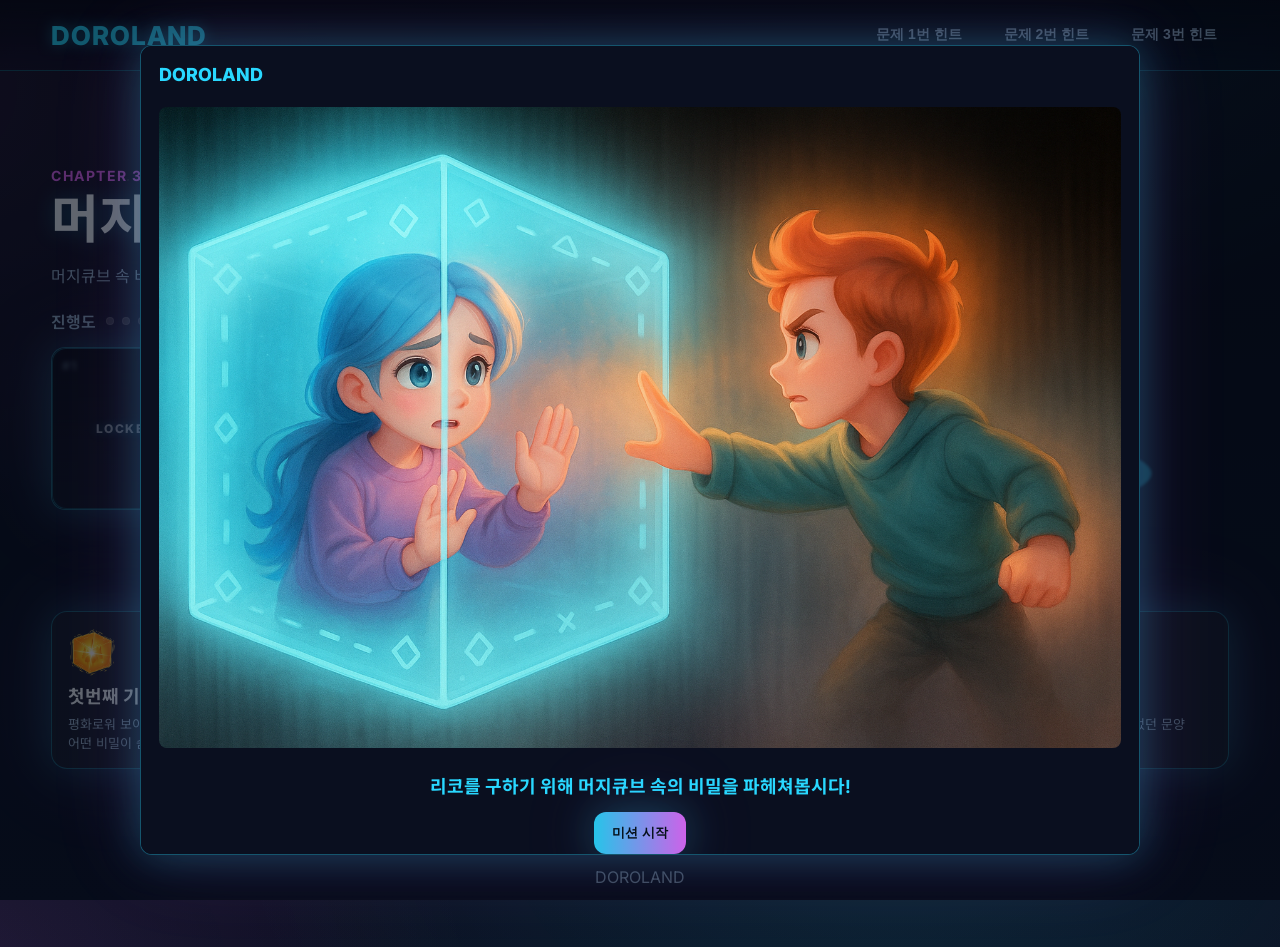
==== commit 00c1d149: "11/14" ====
--- a/index.html
+++ b/index.html
@@ -12,11 +12,32 @@
   <!-- 여기서 외부 CSS 파일을 불러옴 -->
   <link rel="stylesheet" href="styles.css">
   <style>
+    /* 앞면 안쪽 2x2 패턴 그리드 */
+    .cube-pattern-grid {
+      position: absolute;
+      inset: 18px;                            /* 테두리 안쪽으로 살짝 여백 */
+      display: grid;
+      grid-template-columns: repeat(2, 1fr);
+      grid-template-rows: repeat(2, 1fr);
+      gap: 0;
+    }
+
+    .cube-cell {
+      background-repeat: no-repeat;
+      background-size: 100% 100%;            /* 여기서가 말한 50% 역할: 셀 자체가 1/4 영역 */
+      background-position: center;
+      opacity: 0;
+      transition: opacity .3s ease;
+    }
+
+    .cube-cell.is-unlocked {
+      opacity: 1;
+    }
+
     /* 큐브 면 기본 스타일 (패턴은 JS로 조절하여 각 면의 일부만 보이게 함) */
     .cube .face {
       background-color: rgba(10,18,34,0.6);
       background-repeat: no-repeat;
-      /* 패턴을 크게 잡아(4분할) 정확한 영역을 선택하도록 함 */
       background-size: 400% 400%;
       background-position: 50% 50%;
       border: 1px solid rgba(41,216,255,0.12);
@@ -25,22 +46,19 @@
       -webkit-backface-visibility: hidden;
       backface-visibility: hidden;
       transition: background-position .38s ease, opacity .28s ease, filter .28s ease;
-      opacity: 0.28; /* 초기에는 희미하게 보임 */
+      opacity: 0.28;
       filter: grayscale(.4) brightness(.9);
     }
 
-    /* unlocked 되었을 때 선명하게 보이도록 */
     .cube .face.face-unlocked {
       opacity: 1;
-      filter: grayscale(.05) brightness(1.02) contrast(1.03);
-      box-shadow: 0 0 40px rgba(41,216,255,.12) inset;
-    }
-
-    /* 내부 면(겹쳐 보이는 부분)은 조금 더 흐리게 */
-    .cube--inner .face {
-      opacity: 0.6;
-      transform: translateZ(6px);
-    }
+      filter: none;                   /* 회색/밝기 필터 제거 */
+      background-color: transparent;  /* 어두운 배경 제거 */
+      background-blend-mode: normal;  /* overlay 블렌딩 끄기 */
+      box-shadow: 0 0 40px rgba(41,216,255,.25) inset;
+    }
+
+
 
     /* Vault 슬롯 내 문양 영역 (패턴의 일부를 보여주기 위해 배경으로 처리) */
     .vault .slot {
@@ -128,21 +146,22 @@
         <div class="ring"></div>
         <div class="cube-wrap">
           <div class="cube" role="img" aria-label="회전하는 홀로그램 큐브">
-            <div class="face f-front"></div>
+            <!-- 앞면: 기본 홀로그램 프레임 + 안쪽에 2x2 문양 셀 -->
+            <div class="face f-front">
+              <div class="cube-pattern-grid">
+                <div class="cube-cell cube-cell-1"></div>
+                <div class="cube-cell cube-cell-2"></div>
+                <div class="cube-cell cube-cell-3"></div>
+                <div class="cube-cell cube-cell-4"></div>
+              </div>
+            </div>
+
+            <!-- 나머지 면은 그대로 -->
             <div class="face f-back"></div>
             <div class="face f-right"></div>
             <div class="face f-left"></div>
             <div class="face f-top"></div>
             <div class="face f-bottom"></div>
-
-            <div class="cube--inner">
-              <div class="face f-front"></div>
-              <div class="face f-back"></div>
-              <div class="face f-right"></div>
-              <div class="face f-left"></div>
-              <div class="face f-top"></div>
-              <div class="face f-bottom"></div>
-            </div>
           </div>
         </div>
       </div>
@@ -205,7 +224,7 @@
         </p>
 
         <!-- ✅ 여기 새로 추가 -->
-        <button class="btn mission-start" type="button">
+        <button id="missionStartBtn" class="btn mission-start" type="button">
           미션 시작
         </button>
       </div>
@@ -232,12 +251,12 @@
   <div id="qrModal" class="modal qr-modal" role="dialog" aria-modal="true" aria-hidden="true">
     <div class="modal-content" role="document" style="max-width:420px;">
       <div class="modal-header">
-        <div class="modal-title">첫번째 기억 - QR 코드</div>
+        <div class="modal-title">두번째 기억 QR</div>
         <div><button id="qrClose" class="modal-close" aria-label="닫기">닫기</button></div>
       </div>
       <div class="modal-body" style="text-align:center;">
-        <img id="qrImage" src="./1번qr.png" alt="첫번째 기억 QR 코드" style="max-width:88%;border-radius:8px;box-shadow:0 10px 30px rgba(0,0,0,.5)">
-        <p style="color:var(--muted);margin-top:10px;">QR 코드를 스캔해 다음 기억을 확인하세요.</p>
+        <img id="qrImage" src="./1번qr.png" alt="QR 코드" style="max-width:88%;border-radius:8px;box-shadow:0 10px 30px rgba(0,0,0,.5)">
+        <p style="color:var(--muted);margin-top:10px;" id="qrMessage">QR 코드를 스캔해 다음 기억을 확인하세요.</p>
         <div style="margin-top:12px;">
           <button id="qrConfirmBtn" class="btn" type="button">확인</button>
         </div>
@@ -270,6 +289,35 @@
   <script>
     // pattern 이미지 경로 (프로젝트 폴더에 codex_pattern.png 넣어두세요)
     const patternURL = './codex_pattern.png';
+    
+
+    // 페이지 로드 시 웹툰 모달 자동 열기
+    const webtoonModal = document.getElementById('webtoonModal');
+    function openWebtoonModal() {
+      webtoonModal.classList.add('show');
+      webtoonModal.setAttribute('aria-hidden', 'false');
+      document.body.style.overflow = 'hidden';
+    }
+
+    // 미션 시작 버튼: 웹툰 모달 닫고 메인 페이지 표시
+    const missionStartBtn = document.getElementById('missionStartBtn');
+    if (missionStartBtn) {
+      missionStartBtn.addEventListener('click', () => {
+        missionStartBtn.classList.add('clicked');
+        webtoonModal.classList.remove('show');
+        webtoonModal.setAttribute('aria-hidden', 'true');
+        document.body.style.overflow = '';
+        // 배경음악 재생 시도
+        if (bgmEl.paused) bgmEl.play().catch(()=>{});
+        // 첫번째 기억 QR 모달 열기 (문양 획득 없이 QR만 보여줌)
+        setTimeout(() => openQRModalInfo(1, '첫번째 기억', './1번qr.png'), 300);
+      });
+    }
+
+    // 페이지 로드 완료 후 자동 실행
+    window.addEventListener('load', () => {
+      setTimeout(() => openWebtoonModal(), 300);
+    });
 
     // 배경음악 설정 (파일: bgm.mp3 를 같은 폴더에 넣으세요)
     const bgmEl = document.createElement('audio');
@@ -291,43 +339,36 @@
     const patternForStep = {
       1: './codex_pattern_1-1.png',
       2: './codex_pattern_1-2.png',
-      3: './codex_pattern_1-3.png',
-      4: './codex_pattern_1-4.png'
+      3: './codex_pattern_2-1.png',
+      4: './codex_pattern_2-2.png'
     };
+
+    const cubeCells = [
+      document.querySelector('.cube .cube-cell-1'),
+      document.querySelector('.cube .cube-cell-2'),
+      document.querySelector('.cube .cube-cell-3'),
+      document.querySelector('.cube .cube-cell-4')
+    ];
 
     // 큐브 face 매핑 (필요시 셀렉터를 조정)
     const faceMap = { 1: '.cube .f-front', 2: '.cube .f-right', 3: '.cube .f-top', 4: '.cube .f-back' };
 
     // 큐브 면별 미세 위치 보정 (background-position) — 필요하면 값 조정
     const cubeFacePos = {
-      1: '50% 50%',
-      2: '50% 50%',
-      3: '50% 50%',
-      4: '50% 50%'
+      1: '0% 0%',     // 좌상단
+      2: '100% 100%',   // 우상단
+      3: '100% 0%',   // 좌하단
+      4: '0% 100%'  // 우하단
     };
 
     // 슬롯과 큐브에서 사용할 background-size — 필요시 'cover'/'contain' 또는 퍼센트로 변경
     const SLOT_BG_SIZE = 'cover';
-    const CUBE_BG_SIZE = 'cover';
-
-    // 조정 가능한 기준 값 (필요하면 숫자만 바꿔서 미세조정하세요)
-    // const SLOT_BG_SIZE = '400% 400%';    // 슬롯에서 패턴을 얼마나 크게 잡을지
-    // const CUBE_BG_SIZE = '350% 350%';    // 큐브에서 패턴 크기 (3D 보정 때문에 슬롯과 다를 수 있음)
-
-    // 더 정밀한 위치 매핑 — 슬롯(왼쪽 그리드)과 큐브(우측 홀로그램)에 각각 다른 포지션을 줍니다.
-    // 필요하면 여기 값을 직접 바꿔서 실시간으로 맞춰보세요.
+    const CUBE_BG_SIZE = '50% 50%';
     const slotPatternPos = {
-      1: '18% 62%', // 슬롯 #1 - (예: 왼쪽 위의 문양 일부)
-      2: '52% 62%', // 슬롯 #2
-      3: '18% 82%', // 슬롯 #3
-      4: '52% 82%'  // 슬롯 #4
-    };
-
-    const cubePatternPos = {
-      1: '20% 58%', // 큐브 front 보정값
-      2: '78% 58%', // 큐브 right 보정값
-      3: '22% 78%', // 큐브 top 보정값
-      4: '78% 78%'  // 큐브 back 보정값
+      1: '50% 50%', // 슬롯 #1
+      2: '50% 50%', // 슬롯 #2
+      3: '50% 50%', // 슬롯 #3
+      4: '50% 50%'  // 슬롯 #4 
     };
 
     /* ===== Glyph Vault Logic ===== */
@@ -453,18 +494,15 @@
       // 슬롯에 해당 step 전용 이미지 적용 (파일: patternForStep[step])
       const patternSrc = patternForStep[step];
       const glyphEl = slot.querySelector('.glyph');
-      // clear any inline svg content (we show the bitmap piece)
       glyphEl.innerHTML = '';
       glyphEl.style.backgroundImage = patternSrc ? `url('${patternSrc}')` : '';
       glyphEl.style.backgroundSize = SLOT_BG_SIZE;
-      glyphEl.style.backgroundPosition = 'center';
+      glyphEl.style.backgroundPosition = slotPatternPos[step] || '50% 50%';
       glyphEl.style.backgroundRepeat = 'no-repeat';
 
-      // 슬롯 상태 업데이트 & 효과
       slot.classList.add('is-found', 'slot-reveal');
       setTimeout(() => slot.classList.remove('slot-reveal'), 800);
 
-      // 카드(문제)도 완료 표시
       const cardId = idForStep[step];
       if(cardId){
         const cardEl = document.getElementById(cardId);
@@ -475,30 +513,15 @@
         }
       }
 
-      // 슬롯 등장 애니메이션
       glyphEl.style.animation = 'glyphPop .38s ease';
 
-      // 홀로그램 큐브의 해당 면도 이미지로 업데이트
-      const faceSelector = faceMap[step];
-      const faceEl = document.querySelector(faceSelector);
-      if(faceEl && patternSrc){
-        faceEl.style.backgroundImage = `url('${patternSrc}')`;
-        faceEl.style.backgroundSize = CUBE_BG_SIZE;
-        faceEl.style.backgroundPosition = cubeFacePos[step] || '50% 50%';
-        faceEl.style.backgroundRepeat = 'no-repeat';
-        faceEl.classList.add('face-unlocked');
-      }
-      // 내부(inner) 면도 동일 처리(존재하면)
-      const innerFaceEl = document.querySelector('.cube--inner ' + (faceSelector.replace('.cube ','').trim()));
-      if(innerFaceEl && patternSrc){
-        innerFaceEl.style.backgroundImage = `url('${patternSrc}')`;
-        innerFaceEl.style.backgroundSize = CUBE_BG_SIZE;
-        innerFaceEl.style.backgroundPosition = cubeFacePos[step] || '50% 50%';
-        innerFaceEl.style.backgroundRepeat = 'no-repeat';
-        innerFaceEl.classList.add('face-unlocked');
+      // 홀로그램 큐브의 해당 면만 이미지로 업데이트 (외부 face만)
+      const cellEl = cubeCells[step - 1];
+      if (cellEl && patternSrc) {
+        cellEl.style.backgroundImage = `url('${patternSrc}')`;
+        cellEl.classList.add('is-unlocked');
       }
       
-      // 진행도 업데이트
       acquired[step-1] = true;
       const count = acquired.filter(Boolean).length;
   
@@ -507,7 +530,6 @@
         const wasActive = d.classList.contains('is-active');
         d.classList.toggle('is-active', isActive);
   
-        // 새로 켜지는 점에만 flash 효과 주기
         if (isActive && !wasActive) {
           d.classList.add('dot-flash');
           setTimeout(() => d.classList.remove('dot-flash'), 600);
@@ -519,7 +541,7 @@
 
 
   /* ===== 문양 그리드 관련 ===== */
-  const glyphGridModal = document.getElementById('glyphGridModal');
+const glyphGridModal = document.getElementById('glyphGridModal');
 const glyphGridContainer = document.getElementById('glyphGridContainer');
 const glyphPatterns = ['hex', 'spiral', 'tri', 'wave', 'grid', 'star', 'diamond', 'pulse', 'fractal', 'void', 'prism', 'echo'];
 
@@ -556,123 +578,135 @@
   const resetSlideBtn = document.getElementById('resetSlidePuzzle');
   const slideModalClose = slideModal.querySelector('.modal-close');
 
-  const SLIDE_SIZE = 3;
-  const EMPTY_TILE = 8; // 0~8 중 마지막 칸을 빈칸으로 사용
-
-  let slideBoard = [];  // 현재 퍼즐 상태 (길이 9, 값 0~8)
+  const SLIDE_ROWS = 3; // 행 수
+  const SLIDE_COLS = 4; // 열 수
+  const TOTAL_TILES = SLIDE_ROWS * SLIDE_COLS;
+  const EMPTY_TILE = TOTAL_TILES - 1; // 빈 타일 인덱스
+  let slideBoard = [];  // 현재 퍼즐 상태
 
   // 퍼즐 초기화
   function initSlidePuzzle() {
-    // 해답 상태로 시작
-    slideBoard = [0,1,2,3,4,5,6,7,8];
+    // 정답 상태 배열을 만든 뒤 섞는다
+    slideBoard = Array.from({ length: TOTAL_TILES }, (_, idx) => idx);
     shuffleSlideBoard();
     slideResult.classList.remove('show', 'correct', 'incorrect');
     renderSlideBoard();
   }
 
   // 보드 섞기 (항상 풀 수 있는 상태로)
-function shuffleSlideBoard() {
-  do {
-    slideBoard = [0,1,2,3,4,5,6,7,8];
-    for (let i = slideBoard.length - 1; i > 0; i--) {
-      const j = Math.floor(Math.random() * (i + 1));
-      [slideBoard[i], slideBoard[j]] = [slideBoard[j], slideBoard[i]];
-    }
-  } while (!isSlideSolvable(slideBoard) || isSlideSolved(slideBoard));
-}
-
-// 3×3 슬라이드 퍼즐 solvable 체크
-function isSlideSolvable(board) {
-  let inv = 0;
-  for (let i = 0; i < 9; i++) {
-    for (let j = i + 1; j < 9; j++) {
-      if (board[i] === EMPTY_TILE || board[j] === EMPTY_TILE) continue;
-      if (board[i] > board[j]) inv++;
-    }
+  function shuffleSlideBoard() {
+    do {
+      slideBoard = Array.from({ length: TOTAL_TILES }, (_, idx) => idx);
+      for (let i = slideBoard.length - 1; i > 0; i--) {
+        const j = Math.floor(Math.random() * (i + 1));
+        [slideBoard[i], slideBoard[j]] = [slideBoard[j], slideBoard[i]];
+      }
+    } while (!isSlideSolvable(slideBoard) || isSlideSolved(slideBoard));
   }
-  // 3×3(홀수)에서는 inversion이 짝수면 solvable
-  return inv % 2 === 0;
-}
-
-function isSlideSolved(board) {
-  return board.every((v, i) => v === i);
-}
-
-// 화면에 보드 그리기
-function renderSlideBoard() {
-  slideGrid.innerHTML = '';
-
-  slideBoard.forEach((tileIndex, pos) => {
-    if (tileIndex === EMPTY_TILE) {
-      const emptyDiv = document.createElement('div');
-      emptyDiv.className = 'slide-tile empty';
-      slideGrid.appendChild(emptyDiv);
+
+  // 4열×3행 퍼즐 solvable 체크
+  function isSlideSolvable(board) {
+    let inv = 0;
+    for (let i = 0; i < board.length; i++) {
+      for (let j = i + 1; j < board.length; j++) {
+        if (board[i] === EMPTY_TILE || board[j] === EMPTY_TILE) continue;
+        if (board[i] > board[j]) inv++;
+      }
+    }
+
+    // 가로 칸 수가 홀수일 때 (여긴 지금 4×3이 아니라서 참고만)
+    if (SLIDE_COLS % 2 !== 0) {
+      return inv % 2 === 0;
     } else {
+      // ✅ 가로 칸 수가 짝수(4×3)일 때 올바른 조건
+      const emptyRowFromBottom =
+        SLIDE_ROWS - Math.floor(board.indexOf(EMPTY_TILE) / SLIDE_COLS);
+      return (inv + emptyRowFromBottom) % 2 === 1;   // ← 0이 아니라 1
+    }
+  }
+
+  function isSlideSolved(board) {
+    return board.every((v, i) => v === i);
+  }
+
+  // 화면에 보드 그리기
+  function renderSlideBoard() {
+    slideGrid.innerHTML = '';
+
+    slideBoard.forEach((tileIndex, pos) => {
       const tile = document.createElement('div');
       tile.className = 'slide-tile';
       tile.dataset.index = tileIndex;
 
-      const row = Math.floor(tileIndex / SLIDE_SIZE);
-      const col = tileIndex % SLIDE_SIZE;
-      // 배경에서 해당 조각 위치 보여주기
-      tile.style.backgroundPosition = `${col * 50}% ${row * 50}%`;
+      if (tileIndex === EMPTY_TILE) {
+        tile.className += ' empty'; // 빈 타일 처리
+      } else {
+        const row = Math.floor(tileIndex / SLIDE_COLS);
+        const col = tileIndex % SLIDE_COLS;
+        // 배경 이미지는 mission_last.png를 분할
+        tile.style.backgroundImage = `url('./mission_last.png')`;
+        const xStep = SLIDE_COLS > 1 ? 100 / (SLIDE_COLS - 1) : 0;
+        const yStep = SLIDE_ROWS > 1 ? 100 / (SLIDE_ROWS - 1) : 0;
+        tile.style.backgroundPosition = `${col * xStep}% ${row * yStep}%`;
+        tile.style.backgroundSize = `${SLIDE_COLS * 100}% ${SLIDE_ROWS * 100}%`; // 이미지 크기 조정
+      }
 
       tile.addEventListener('click', () => handleSlideTileClick(pos));
       slideGrid.appendChild(tile);
-    }
+    });
+  }
+
+  // 타일 클릭 처리
+  function handleSlideTileClick(pos) {
+    const emptyPos = slideBoard.indexOf(EMPTY_TILE);
+    if (!isAdjacentSlide(pos, emptyPos)) return;
+
+    [slideBoard[pos], slideBoard[emptyPos]] = [slideBoard[emptyPos], slideBoard[pos]];
+    renderSlideBoard();
+
+    if (isSlideSolved(slideBoard)) {
+      slideResult.textContent = '퍼즐을 완성했습니다!';
+      slideResult.classList.remove('incorrect');
+      slideResult.classList.add('show', 'correct');
+
+      setTimeout(() => {
+        // 4번째 문양 획득
+        revealGlyph(4, 'star');   // rewardForStep[4]가 'star'인 상태
+        closeSlideModal();
+      }, 1200);
+    }
+  }
+
+  // 인접(상하좌우) 여부 체크
+  function isAdjacentSlide(a, b) {
+    const ax = a % SLIDE_COLS, ay = Math.floor(a / SLIDE_COLS);
+    const bx = b % SLIDE_COLS, by = Math.floor(b / SLIDE_COLS);
+    return Math.abs(ax - bx) + Math.abs(ay - by) === 1;
+  }
+
+  // 모달 열기/닫기
+  function openSlideModal() {
+    initSlidePuzzle();
+    slideModal.classList.add('show');
+    slideModal.setAttribute('aria-hidden', 'false');
+    document.body.style.overflow = 'hidden';
+    slideModalClose.focus();
+  }
+
+  function closeSlideModal() {
+    slideModal.classList.remove('show');
+    slideModal.setAttribute('aria-hidden', 'true');
+    document.body.style.overflow = '';
+    if (lastFocusedCard) lastFocusedCard.focus();
+  }
+
+  // 버튼 및 배경 클릭 이벤트
+  resetSlideBtn.addEventListener('click', () => initSlidePuzzle());
+  slideModalClose.addEventListener('click', closeSlideModal);
+  slideModal.addEventListener('click', e => {
+    if (e.target === slideModal) closeSlideModal();
   });
-}
-
-// 타일 클릭 처리
-function handleSlideTileClick(pos) {
-  const emptyPos = slideBoard.indexOf(EMPTY_TILE);
-  if (!isAdjacentSlide(pos, emptyPos)) return;
-
-  [slideBoard[pos], slideBoard[emptyPos]] = [slideBoard[emptyPos], slideBoard[pos]];
-  renderSlideBoard();
-
-  if (isSlideSolved(slideBoard)) {
-    slideResult.textContent = '🎉 정답입니다! 코덱스 문양이 복원되었습니다.';
-    slideResult.classList.remove('incorrect');
-    slideResult.classList.add('show', 'correct');
-
-    setTimeout(() => {
-      // 4번째 문양 오픈
-      revealGlyph(4, 'star');   // rewardForStep[4]가 'star'인 상태
-      closeSlideModal();
-    }, 1200);
-  }
-}
-
-// 인접(상하좌우) 여부 체크
-function isAdjacentSlide(a, b) {
-  const ax = a % SLIDE_SIZE, ay = Math.floor(a / SLIDE_SIZE);
-  const bx = b % SLIDE_SIZE, by = Math.floor(b / SLIDE_SIZE);
-  return Math.abs(ax - bx) + Math.abs(ay - by) === 1;
-}
-
-// 모달 열기/닫기
-function openSlideModal() {
-  initSlidePuzzle();
-  slideModal.classList.add('show');
-  slideModal.setAttribute('aria-hidden', 'false');
-  document.body.style.overflow = 'hidden';
-  slideModalClose.focus();
-}
-
-function closeSlideModal() {
-  slideModal.classList.remove('show');
-  slideModal.setAttribute('aria-hidden', 'true');
-  document.body.style.overflow = '';
-  if (lastFocusedCard) lastFocusedCard.focus();
-}
-
-// 버튼 및 배경 클릭 이벤트
-resetSlideBtn.addEventListener('click', () => initSlidePuzzle());
-slideModalClose.addEventListener('click', closeSlideModal);
-slideModal.addEventListener('click', e => {
-  if (e.target === slideModal) closeSlideModal();
-});
+
 
     function selectGlyph(pattern, cardElement, index) {
       if (isAnswerPhase) return;
@@ -752,7 +786,7 @@
         // 정답 처리: 잠시 후 QR 모달을 띄우고,
         // 사용자가 '확인'을 누르면 문양을 획득하도록 변경
         setTimeout(() => {
-          openQRModal(1); // step 1의 QR 보상 (이미지: ./1번qr.png)
+          openQRModal(1, '첫번째 기억 QR', './1번qr.png');
         }, 900);
       } else {
         resultMessage.classList.remove('correct');
@@ -785,8 +819,8 @@
     /* ===== Modal & 카드/버튼 바인딩 ===== */
     const contents = {
       hud:{ title:'첫번째 기억', type:'glyph' },
-      memory:{ title:'두번째 기억'},
-      vital:{ title:'세번째 기억'},
+      memory:{ title:'두번째 기억', html:'<p>두번째 기억의 내용입니다.</p>' },
+      vital:{ title:'세번째 기억', html:'<p>세번째 기억의 내용입니다.</p>' },
       tracker:{ title:'네번째 기억', type:'slide' },
       hintHud:{ title:'첫번째 기억 힌트', html:'<p>무슨 힌트를 줄까</p>' },
       hintMemory:{ title:'두번째 기억 힌트', html:'<p>무슨 힌트를 줄까.</p>' },
@@ -799,6 +833,21 @@
     const modalClose = document.getElementById('modalClose');
     const glyphModalClose = glyphGridModal.querySelector('.modal-close');
     let lastFocusedCard = null;
+    
+    // 모달 닫기 버튼 및 백그라운드 클릭 바인딩
+    if (modalClose) modalClose.addEventListener('click', closeModal);
+    if (modal) modal.addEventListener('click', e => { if (e.target === modal) closeModal(); });
+    if (glyphModalClose) glyphModalClose.addEventListener('click', closeGlyphModal);
+    if (glyphGridModal) glyphGridModal.addEventListener('click', e => { if (e.target === glyphGridModal) closeGlyphModal(); });
+    // ESC로 닫기 (모달이 열린 경우)
+    document.addEventListener('keydown', e => {
+      if (e.key === 'Escape') {
+        if (modal.classList.contains('show')) closeModal();
+        if (glyphGridModal.classList.contains('show')) closeGlyphModal();
+        if (qrModal && qrModal.classList.contains('show')) closeQRModal();
+        if (slideModal && slideModal.classList.contains('show')) closeSlideModal();
+      }
+    });
 
     function openModalFor(id){
       const data = contents[id] || { title:'정보', html:'<p>관련 정보 없음.</p>' };
@@ -816,6 +865,24 @@
       else {
         modalTitle.textContent = data.title;
         modalBody.innerHTML = data.html;
+        
+        // 특정 모달에 확인 버튼 추가 (2번, 3번 기억)
+        if (id === 'memory' || id === 'vital') {
+          const confirmBtn = document.createElement('button');
+          confirmBtn.className = 'btn';
+          confirmBtn.type = 'button';
+          confirmBtn.textContent = '확인';
+          confirmBtn.style.marginTop = '12px';
+          
+          confirmBtn.addEventListener('click', () => {
+            const step = id === 'memory' ? 2 : 3;
+            revealGlyph(step, rewardForStep[step] || 'hex');
+            closeModal();
+          });
+          
+          modalBody.appendChild(confirmBtn);
+        }
+        
         modal.classList.add('show');
         modal.setAttribute('aria-hidden','false');
         modalClose.focus();
@@ -857,11 +924,33 @@
     const qrCloseBtn = document.getElementById('qrClose');
     const qrImage = document.getElementById('qrImage');
 
-    function openQRModal(step) {
+    // QR 정보만 보여주는 모달 (문양 획득 없음 — 미션 시작 시용)
+    function openQRModalInfo(step, title = '', imageSrc = '') {
+      qrModal.dataset.step = String(step || 1);
+      qrModal.dataset.isInfoOnly = 'true';  // 플래그: 문양 획득 없음
+      const qrTitle = qrModal.querySelector('.modal-title');
+      const qrMsg = document.getElementById('qrMessage');
+      if (qrTitle) qrTitle.textContent = title || '기억 - QR 코드';
+      if (imageSrc) qrImage.src = imageSrc;
+      if (qrMsg) qrMsg.textContent = 'QR 코드를 스캔해 다음 기억을 확인하세요.';
+      qrConfirmBtn.textContent = '확인';
+      qrModal.classList.add('show');
+      qrModal.setAttribute('aria-hidden','false');
+      document.body.style.overflow = 'hidden';
+      qrConfirmBtn.focus();
+    }
+
+    function openQRModal(step, title = '', imageSrc = '') {
       // step 인자 보관
       qrModal.dataset.step = String(step || 1);
-      // 이미지는 고정 파일(./1번_qr.png)으로 사용 — 필요 시 경로 매핑 확장 가능
-      qrImage.src = './1번qr.png';
+      qrModal.dataset.isInfoOnly = 'false';  // 플래그: 문양 획득 함
+      // 제목 및 이미지 경로 동적 설정
+      const qrTitle = qrModal.querySelector('.modal-title');
+      const qrMsg = document.getElementById('qrMessage');
+      if (qrTitle) qrTitle.textContent = title || '기억 - QR 코드';
+      if (imageSrc) qrImage.src = imageSrc;
+      if (qrMsg) qrMsg.textContent = 'QR 코드를 스캔해 다음 기억을 확인하세요.';
+      qrConfirmBtn.textContent = '확인';
       qrModal.classList.add('show');
       qrModal.setAttribute('aria-hidden','false');
       document.body.style.overflow = 'hidden';
@@ -877,11 +966,17 @@
 
     qrConfirmBtn.addEventListener('click', () => {
       const step = parseInt(qrModal.dataset.step || '1', 10);
-      // QR 확인 후 문양 획득
-      revealGlyph(step, rewardForStep[step] || 'hex');
-      closeQRModal();
-      // 그리고 그리드 모달도 닫기
-      closeGlyphModal();
+      const isInfoOnly = qrModal.dataset.isInfoOnly === 'true';
+      
+      if (isInfoOnly) {
+        // 정보 모달 → QR만 보고 닫기
+        closeQRModal();
+      } else {
+        // 문제 풀이 모달 → QR 본 후 문양 획득
+        revealGlyph(step, rewardForStep[step] || 'hex');
+        closeQRModal();
+        closeGlyphModal();
+      }
     });
 
     qrCloseBtn.addEventListener('click', () => {
--- a/styles.css
+++ b/styles.css
@@ -128,7 +128,14 @@
 .card{ background:var(--glass); border:1px solid var(--border); border-radius:16px; padding:16px; box-shadow:var(--shadow); min-height:120px; position:relative; overflow:hidden; }
 .card h3{ margin:6px 0 6px; font-size:18px; }
 .card p{ margin:0; color:var(--muted); font-size:13px; }
-.icon{ width:36px; height:36px; border-radius:12px; background-size: cover; background-position: center; background-repeat: no-repeat;}
+.icon{
+  width:48px;
+  height:48px;
+  border-radius:0;
+  background-size: contain;
+  background-position: center;
+  background-repeat: no-repeat;
+}
 .footer{ padding:26px 0 60px; color:var(--muted); text-align:center; }
 
 /* Clickable cards */
@@ -482,19 +489,19 @@
   gap: 16px;
 }
 
-/* 3×3 퍼즐 그리드 */
+/* 4열 × 3행 퍼즐 그리드 */
 .slide-grid {
   width: min(360px, 80vw);
-  aspect-ratio: 1 / 1;
+  aspect-ratio: 4 / 3;
   display: grid;
-  grid-template-columns: repeat(3, 1fr);
+  grid-template-columns: repeat(4, 1fr);
   grid-template-rows: repeat(3, 1fr);
   gap: 4px;
 }
 
 .slide-tile {
   background-image: url("./codex_pattern.png"); /* 코덱스 문양 전체 이미지 */
-  background-size: 300% 300%;                  /* 3등분 */
+  background-size: 400% 300%;                  /* 4열 3행 분할 */
   background-repeat: no-repeat;
   border-radius: 8px;
   border: 1px solid var(--border);
@@ -609,3 +616,40 @@
   color: var(--muted);
   font-size: 13px;
 }
+
+/* 안쪽 큐브 기본(LOCKED 상태): 살짝 흐릿한 홀로그램 패널 */
+.cube--inner {
+  position: absolute;
+  inset: 0;
+  transform-style: preserve-3d;
+  transform: scale(.82);
+  filter: drop-shadow(0 0 10px rgba(41,216,255,.3));
+}
+
+.cube--inner .face {
+  border-radius: 14px;
+  border: 2px solid rgba(41,216,255,.45);
+  background: radial-gradient(circle at 40% 30%, rgba(41,216,255,.2), transparent 70%);
+  opacity: 0.22;
+  filter: none;
+  transition: opacity .3s ease, transform .3s ease;
+}
+
+
+.cube--inner .face::after {
+  content: "";
+  position: absolute;
+  inset: 12px;
+  border: 1px dashed rgba(41,216,255,.55);
+  border-radius: 10px;
+}
+/* UNLOCKED: 코덱스 문양이 들어간 안쪽 큐브 면 */
+.cube--inner .face.face-unlocked {
+  opacity: 1;
+  background-color: rgba(41,216,255,0.05);
+  background-blend-mode: screen;
+  filter: none;
+  box-shadow: 0 0 28px rgba(41,216,255,.22);
+  transition: box-shadow .3s ease;
+}
+
